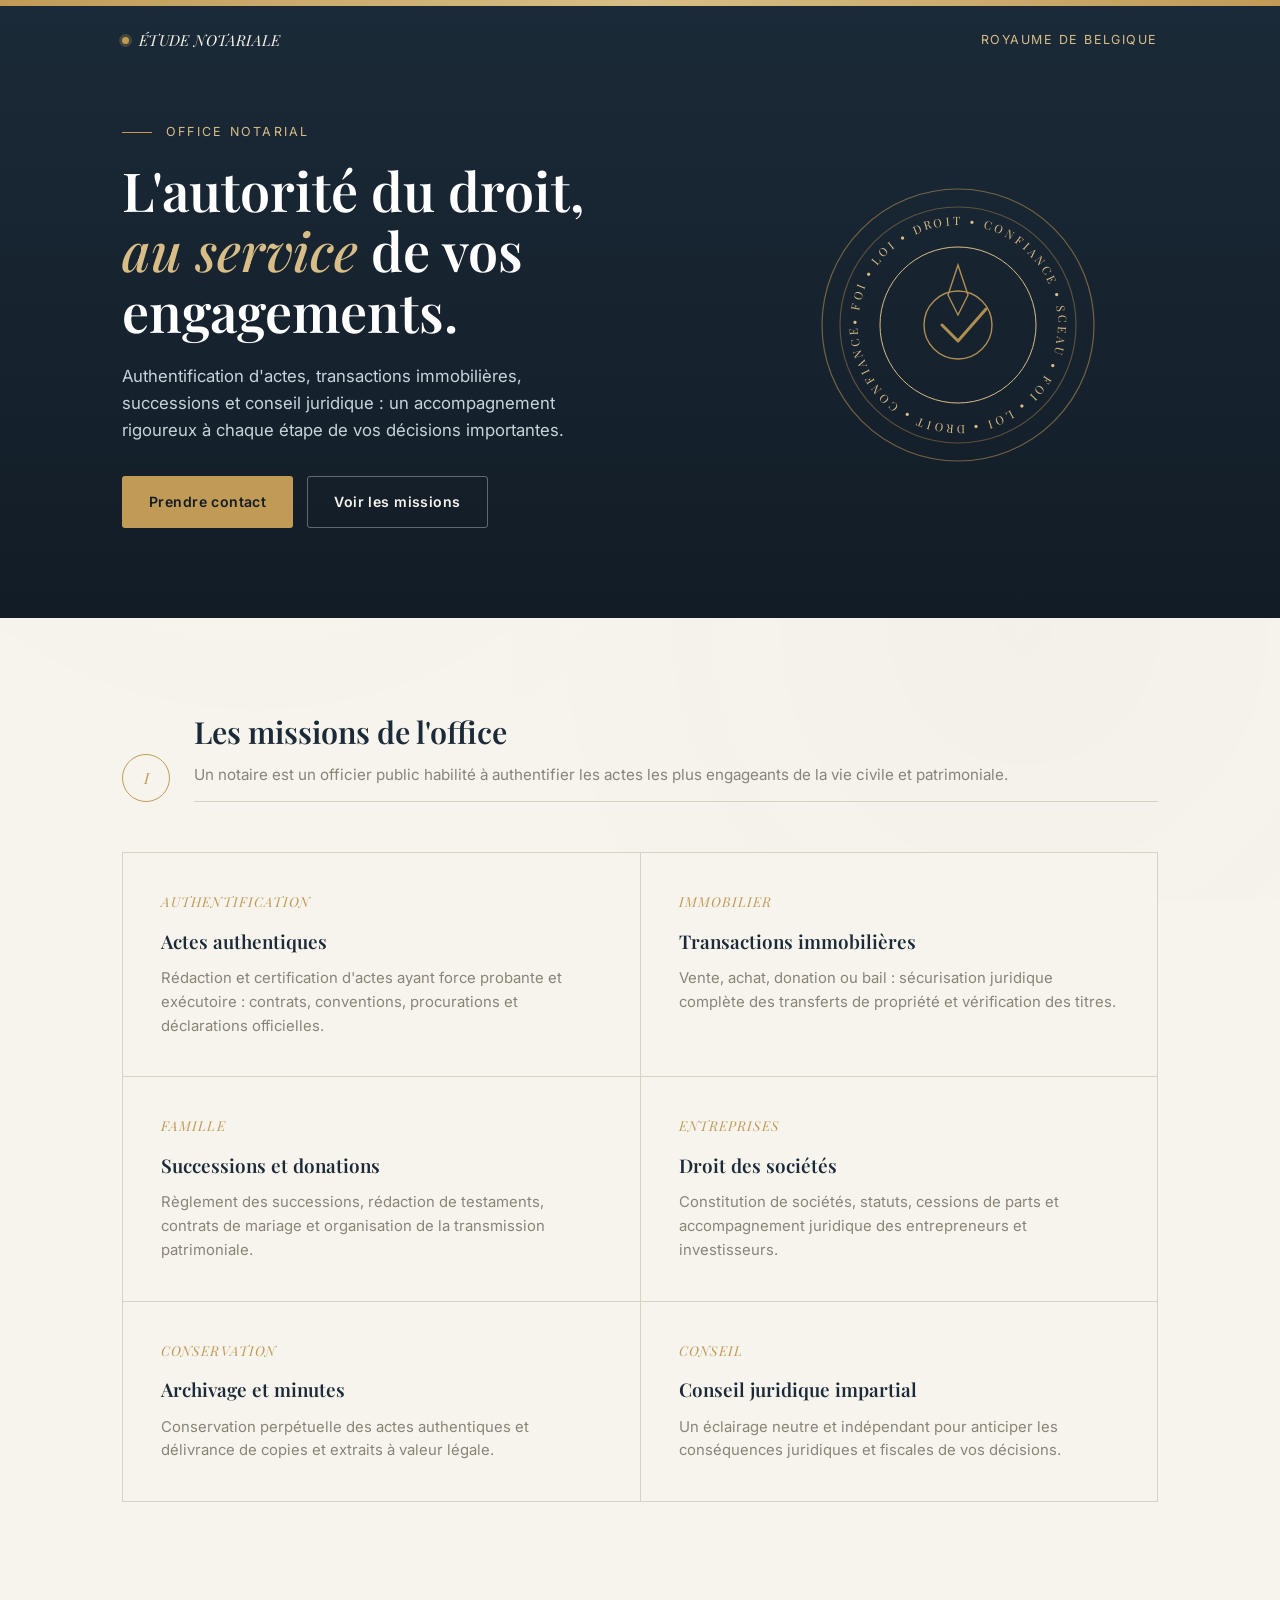
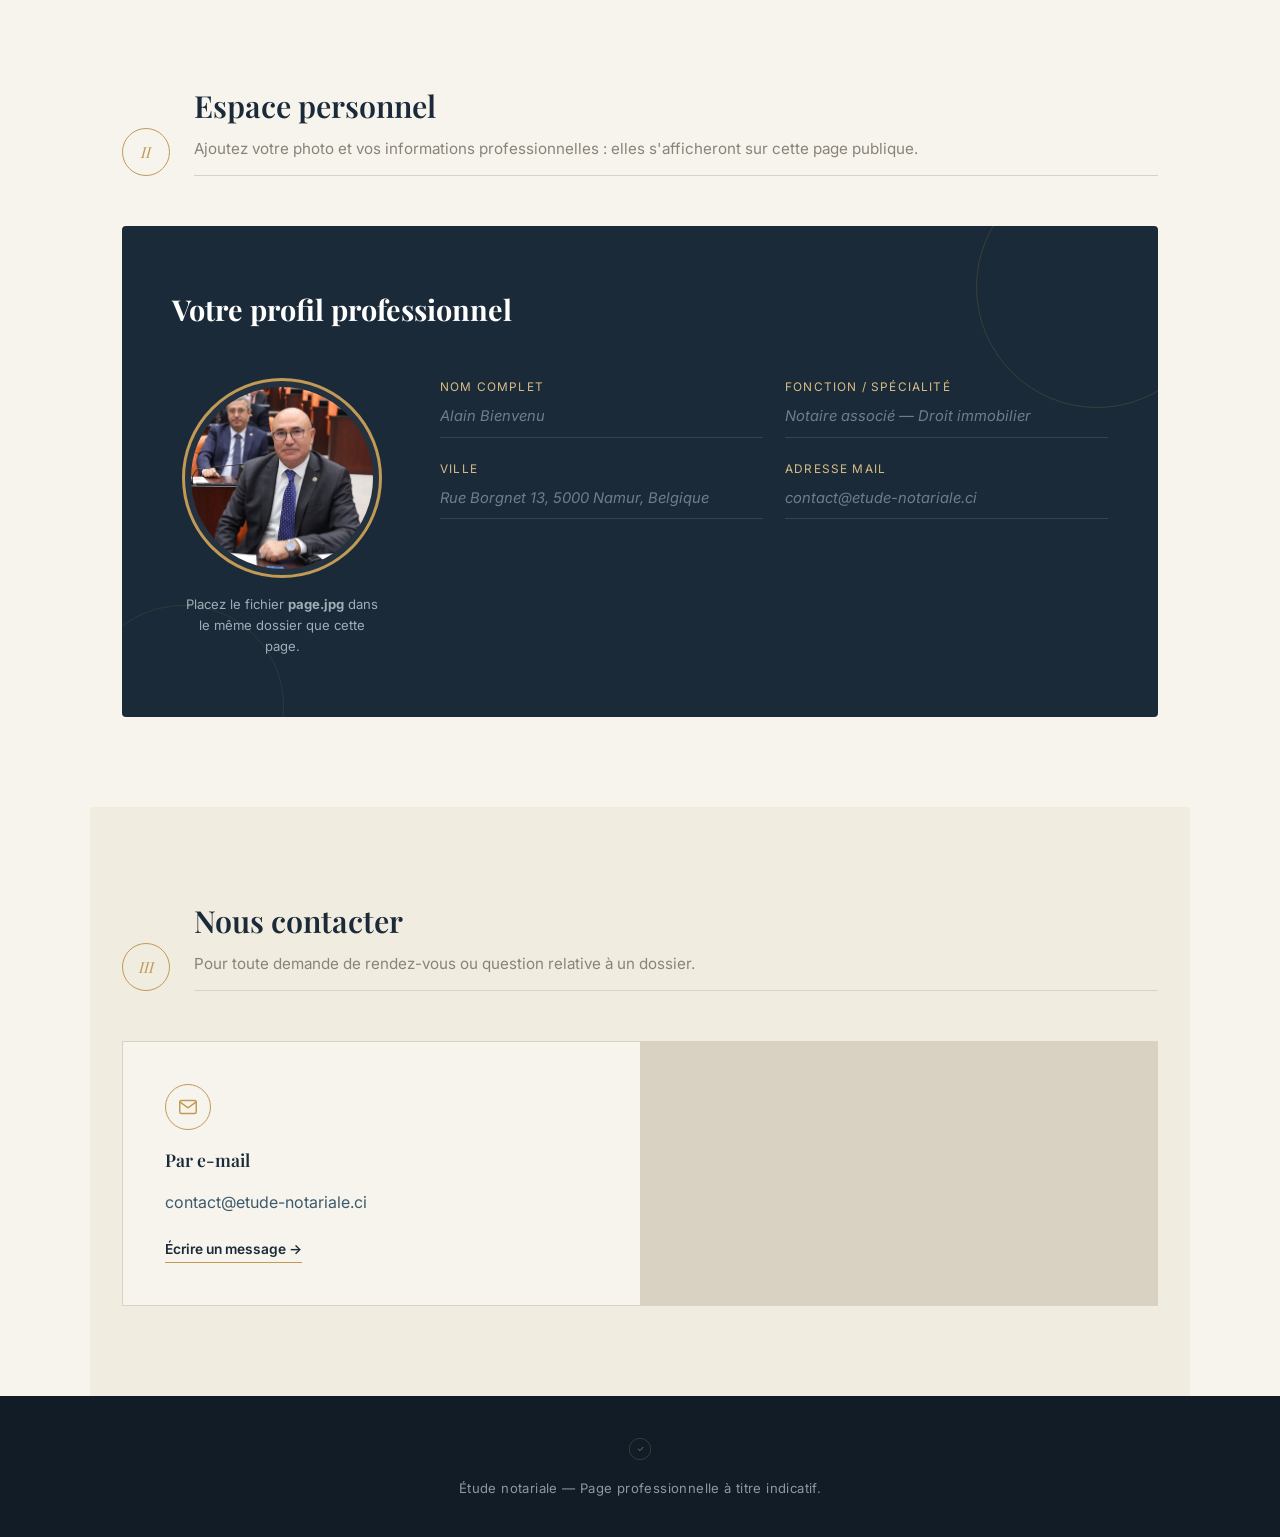
==== index.html @ 8de607f6 "Add files via upload" ====
<!DOCTYPE html>
<html lang="fr">
<head>
<meta charset="UTF-8">
<meta name="viewport" content="width=device-width, initial-scale=1.0">
<title>Étude Notariale — Espace Professionnel</title>
<link rel="preconnect" href="https://fonts.googleapis.com">
<link href="https://fonts.googleapis.com/css2?family=Playfair+Display:ital,wght@0,500;0,600;0,700;1,500&family=Inter:wght@400;500;600;700&family=Cormorant+Garamond:ital@1&display=swap" rel="stylesheet">
<style>
  :root{
    --navy:#1B2A38;
    --navy-deep:#121C26;
    --paper:#F7F4ED;
    --paper-warm:#F1ECE0;
    --gold:#C19A56;
    --gold-soft:#D8BD86;
    --slate:#3D5A6C;
    --stone:#8A8378;
    --line:#D9D2C2;
    --ink:#22282E;
    --white:#FFFFFF;
    --shadow: 0 14px 40px rgba(18,28,38,0.16);
  }

  *{margin:0;padding:0;box-sizing:border-box;}
  html{scroll-behavior:smooth;}

  body{
    background:var(--paper);
    color:var(--ink);
    font-family:'Inter',sans-serif;
    line-height:1.6;
    overflow-x:hidden;
  }

  h1,h2,h3,.serif{font-family:'Playfair Display',serif;}

  a{color:inherit;text-decoration:none;}

  @media (prefers-reduced-motion: reduce){
    *{animation-duration:0.001ms !important; transition-duration:0.001ms !important;}
  }

  /* ============ TEXTURE DE FOND PAPIER ============ */
  .paper-texture{
    position:fixed;
    inset:0;
    pointer-events:none;
    opacity:0.5;
    z-index:0;
    background-image:
      radial-gradient(circle at 20% 30%, rgba(193,154,86,0.03) 0%, transparent 45%),
      radial-gradient(circle at 80% 70%, rgba(61,90,108,0.04) 0%, transparent 45%);
  }

  /* ============ EN-TÊTE / RUBAN OFFICIEL ============ */
  .masthead{
    background:linear-gradient(180deg, var(--navy) 0%, var(--navy-deep) 100%);
    color:var(--paper);
    position:relative;
    padding:0 0 90px 0;
    overflow:hidden;
  }

  .masthead::before{
    content:"";
    position:absolute;
    top:0;left:0;right:0;
    height:6px;
    background:linear-gradient(90deg, var(--gold) 0%, var(--gold-soft) 50%, var(--gold) 100%);
  }

  .topbar{
    display:flex;
    justify-content:space-between;
    align-items:center;
    max-width:1100px;
    margin:0 auto;
    padding:28px 32px 0;
    font-size:0.78rem;
    letter-spacing:0.12em;
    text-transform:uppercase;
    color:var(--gold-soft);
  }

  .topbar .mark{
    display:flex;
    align-items:center;
    gap:10px;
    font-family:'Playfair Display',serif;
    font-style:italic;
    font-size:0.95rem;
    color:var(--paper);
    letter-spacing:0.02em;
  }

  .topbar .mark .dot{
    width:7px;height:7px;border-radius:50%;background:var(--gold);
    box-shadow:0 0 0 3px rgba(193,154,86,0.25);
  }

  .hero{
    max-width:1100px;
    margin:0 auto;
    padding:70px 32px 0;
    display:grid;
    grid-template-columns:1.3fr 0.9fr;
    gap:60px;
    align-items:center;
  }

  .hero-eyebrow{
    font-size:0.78rem;
    letter-spacing:0.18em;
    text-transform:uppercase;
    color:var(--gold-soft);
    margin-bottom:18px;
    display:flex;
    align-items:center;
    gap:14px;
  }
  .hero-eyebrow::before{
    content:"";
    width:30px;height:1px;
    background:var(--gold);
  }

  .hero h1{
    font-size:clamp(2.3rem, 4.2vw, 3.4rem);
    font-weight:600;
    line-height:1.12;
    color:var(--white);
    margin-bottom:22px;
  }
  .hero h1 em{
    font-style:italic;
    color:var(--gold-soft);
    font-weight:500;
  }

  .hero p.lede{
    font-size:1.05rem;
    color:#C9D3DA;
    max-width:480px;
    margin-bottom:32px;
  }

  .hero-actions{
    display:flex;
    gap:14px;
    flex-wrap:wrap;
  }

  .btn{
    display:inline-flex;
    align-items:center;
    gap:10px;
    padding:14px 26px;
    border-radius:3px;
    font-size:0.88rem;
    font-weight:600;
    letter-spacing:0.03em;
    cursor:pointer;
    border:1px solid transparent;
    transition:transform 0.25s ease, box-shadow 0.25s ease, background 0.25s ease;
  }
  .btn-primary{
    background:var(--gold);
    color:var(--navy-deep);
  }
  .btn-primary:hover{
    background:var(--gold-soft);
    transform:translateY(-2px);
    box-shadow:0 10px 24px rgba(193,154,86,0.3);
  }
  .btn-ghost{
    border-color:rgba(247,244,237,0.35);
    color:var(--paper);
    background:transparent;
  }
  .btn-ghost:hover{
    border-color:var(--gold-soft);
    color:var(--gold-soft);
    transform:translateY(-2px);
  }

  /* ============ SCEAU NOTARIAL — SIGNATURE VISUELLE ============ */
  .seal-wrap{
    display:flex;
    justify-content:center;
    position:relative;
  }
  .seal{
    width:280px;
    height:280px;
    position:relative;
    animation:sealEntry 1.1s cubic-bezier(.2,.7,.3,1) both;
  }
  @keyframes sealEntry{
    from{opacity:0; transform:scale(0.85) rotate(-8deg);}
    to{opacity:1; transform:scale(1) rotate(0deg);}
  }
  .seal svg{width:100%;height:100%;}
  .seal .ring-text{
    animation:rotateSlow 50s linear infinite;
    transform-origin:140px 140px;
  }
  @keyframes rotateSlow{
    from{transform:rotate(0deg);}
    to{transform:rotate(360deg);}
  }
  @media (prefers-reduced-motion: reduce){
    .seal .ring-text{animation:none;}
    .seal{animation:none;}
  }

  /* ============ SECTIONS GÉNÉRALES ============ */
  section{
    max-width:1100px;
    margin:0 auto;
    padding:90px 32px;
    position:relative;
    z-index:1;
  }

  .section-head{
    display:grid;
    grid-template-columns:auto 1fr;
    align-items:end;
    gap:24px;
    margin-bottom:50px;
  }
  .article-no{
    font-family:'Playfair Display',serif;
    font-style:italic;
    font-size:0.95rem;
    color:var(--gold);
    border:1px solid var(--gold);
    border-radius:50%;
    width:48px;height:48px;
    display:flex;align-items:center;justify-content:center;
    flex-shrink:0;
  }
  .section-head h2{
    font-size:1.9rem;
    font-weight:600;
    color:var(--navy);
  }
  .section-head .sub{
    font-size:0.95rem;
    color:var(--stone);
    margin-top:6px;
  }
  .rule{
    height:1px;
    background:var(--line);
    margin-top:14px;
  }

  /* ============ SERVICES — "ARTICLES DE L'ACTE" ============ */
  .services-grid{
    display:grid;
    grid-template-columns:repeat(2,1fr);
    gap:1px;
    background:var(--line);
    border:1px solid var(--line);
  }
  .service-card{
    background:var(--paper);
    padding:38px;
    transition:background 0.3s ease;
  }
  .service-card:hover{
    background:var(--white);
  }
  .service-card .num{
    font-family:'Playfair Display',serif;
    font-style:italic;
    font-size:0.85rem;
    color:var(--gold);
    letter-spacing:0.08em;
    text-transform:uppercase;
    display:block;
    margin-bottom:14px;
  }
  .service-card h3{
    font-size:1.18rem;
    font-weight:600;
    color:var(--navy);
    margin-bottom:10px;
  }
  .service-card p{
    font-size:0.93rem;
    color:var(--stone);
  }

  @media (max-width:720px){
    .services-grid{grid-template-columns:1fr;}
  }

  /* ============ ESPACE PERSONNEL ============ */
  .personal-section{
    background:var(--navy);
    border-radius:4px;
    color:var(--paper);
    position:relative;
    overflow:hidden;
  }
  .personal-section::before{
    content:"";
    position:absolute;
    top:-60px;right:-60px;
    width:240px;height:240px;
    border:1px solid rgba(193,154,86,0.18);
    border-radius:50%;
  }
  .personal-section::after{
    content:"";
    position:absolute;
    bottom:-90px;left:-40px;
    width:200px;height:200px;
    border:1px solid rgba(193,154,86,0.12);
    border-radius:50%;
  }

  .personal-inner{
    position:relative;
    z-index:1;
    padding:60px 50px;
  }

  .personal-head{
    display:flex;
    justify-content:space-between;
    align-items:flex-start;
    flex-wrap:wrap;
    gap:20px;
    margin-bottom:40px;
  }
  .personal-head h2{
    color:var(--white);
    font-size:1.8rem;
  }
  .personal-head .sub{
    color:#B9C5CD;
    font-size:0.92rem;
    margin-top:6px;
    max-width:480px;
  }

  .edit-toggle{
    background:transparent;
    border:1px solid var(--gold-soft);
    color:var(--gold-soft);
    padding:11px 20px;
    border-radius:3px;
    font-size:0.84rem;
    font-weight:600;
    letter-spacing:0.03em;
    cursor:pointer;
    transition:all 0.25s ease;
    white-space:nowrap;
  }
  .edit-toggle:hover{
    background:var(--gold-soft);
    color:var(--navy-deep);
  }
  .edit-toggle.active{
    background:var(--gold);
    color:var(--navy-deep);
    border-color:var(--gold);
  }

  .profile-grid{
    display:grid;
    grid-template-columns:220px 1fr;
    gap:48px;
    align-items:start;
  }
  @media (max-width:720px){
    .profile-grid{grid-template-columns:1fr; gap:32px;}
  }

  .photo-zone{
    display:flex;
    flex-direction:column;
    align-items:center;
    gap:16px;
  }
  .photo-frame{
    width:200px;
    height:200px;
    border-radius:50%;
    border:3px solid var(--gold);
    padding:6px;
    position:relative;
    background:rgba(247,244,237,0.04);
  }
  .photo-frame .inner{
    width:100%;height:100%;
    border-radius:50%;
    overflow:hidden;
    background:linear-gradient(160deg,#26384A,#1B2A38);
    display:flex;
    align-items:center;
    justify-content:center;
    position:relative;
  }
  .photo-frame img{
    width:100%;height:100%;
    object-fit:cover;
  }

  .photo-caption{
    font-size:0.82rem;
    color:#9FAEB7;
    text-align:center;
    max-width:200px;
  }

  .info-fields{
    display:grid;
    grid-template-columns:1fr 1fr;
    gap:22px;
  }
  .field-full{grid-column:1 / -1;}
  @media (max-width:560px){
    .info-fields{grid-template-columns:1fr;}
  }

  .field label{
    display:block;
    font-size:0.74rem;
    letter-spacing:0.1em;
    text-transform:uppercase;
    color:var(--gold-soft);
    margin-bottom:8px;
  }
  .field .display-value{
    font-size:1.02rem;
    color:var(--white);
    min-height:24px;
    padding-bottom:8px;
    border-bottom:1px solid rgba(255,255,255,0.12);
  }
  .field .display-value.empty{
    color:#6E7E89;
    font-style:italic;
    font-size:0.92rem;
  }
  .field input,
  .field textarea{
    width:100%;
    background:rgba(247,244,237,0.06);
    border:1px solid rgba(193,154,86,0.4);
    color:var(--white);
    font-family:'Inter',sans-serif;
    font-size:0.98rem;
    padding:10px 12px;
    border-radius:3px;
    display:none;
  }
  .field textarea{resize:vertical; min-height:80px;}
  .field input::placeholder,
  .field textarea::placeholder{color:#7A8995;}
  .field input:focus,
  .field textarea:focus{
    outline:none;
    border-color:var(--gold);
    background:rgba(247,244,237,0.1);
  }

  body.editing .field .display-value{display:none;}
  body.editing .field input,
  body.editing .field textarea{display:block;}

  .save-row{
    margin-top:32px;
    display:none;
    gap:14px;
  }
  body.editing .save-row{display:flex;}

  .btn-save{
    background:var(--gold);
    color:var(--navy-deep);
    border:none;
    padding:12px 24px;
    border-radius:3px;
    font-weight:700;
    font-size:0.86rem;
    letter-spacing:0.03em;
    cursor:pointer;
  }
  .btn-save:hover{background:var(--gold-soft);}

  .save-confirm{
    font-size:0.86rem;
    color:var(--gold-soft);
    align-self:center;
    opacity:0;
    transition:opacity 0.3s ease;
  }
  .save-confirm.show{opacity:1;}

  /* ============ CONTACT ============ */
  .contact-section{
    background:var(--paper-warm);
  }
  .contact-grid{
    display:grid;
    grid-template-columns:1fr 1fr;
    gap:1px;
    background:var(--line);
    border:1px solid var(--line);
  }
  @media (max-width:720px){
    .contact-grid{grid-template-columns:1fr;}
  }
  .contact-card{
    background:var(--paper);
    padding:42px;
    display:flex;
    flex-direction:column;
    gap:16px;
  }
  .contact-icon{
    width:46px;height:46px;
    border-radius:50%;
    border:1px solid var(--gold);
    display:flex;align-items:center;justify-content:center;
    color:var(--gold);
  }
  .contact-card h3{
    font-size:1.1rem;
    color:var(--navy);
    font-weight:600;
  }
  .contact-card .value{
    font-size:1.0rem;
    color:var(--slate);
    word-break:break-word;
  }
  .contact-card .cta-link{
    margin-top:6px;
    font-size:0.86rem;
    font-weight:600;
    color:var(--navy);
    display:inline-flex;
    align-items:center;
    gap:6px;
    border-bottom:1px solid var(--gold);
    padding-bottom:2px;
    width:fit-content;
    transition:color 0.2s ease;
  }
  .contact-card .cta-link:hover{color:var(--gold);}

  /* ============ PIED DE PAGE ============ */
  footer{
    background:var(--navy-deep);
    color:#8A99A3;
    text-align:center;
    padding:38px 32px;
    font-size:0.82rem;
    letter-spacing:0.03em;
  }
  footer .seal-mini{
    width:30px;height:30px;
    margin:0 auto 14px;
    opacity:0.6;
  }
  footer .seal-mini svg{width:100%;height:100%;}
  footer strong{color:var(--gold-soft); font-weight:600;}

  @media (max-width:880px){
    .hero{grid-template-columns:1fr; text-align:left;}
    .seal-wrap{order:-1; margin-bottom:10px;}
    .seal{width:200px;height:200px;}
  }
</style>
</head>
<body>

<div class="paper-texture"></div>

<!-- ============ EN-TÊTE ============ -->
<header class="masthead">
  <div class="topbar">
    <div class="mark"><span class="dot"></span> Étude Notariale</div>
    <div>Royaume de Belgique</div>
  </div>

  <div class="hero">
    <div>
      <div class="hero-eyebrow">Office notarial</div>
      <h1>L'autorité du droit,<br><em>au service</em> de vos engagements.</h1>
      <p class="lede">Authentification d'actes, transactions immobilières, successions et conseil juridique : un accompagnement rigoureux à chaque étape de vos décisions importantes.</p>
      <div class="hero-actions">
        <a href="#contact" class="btn btn-primary">Prendre contact</a>
        <a href="#services" class="btn btn-ghost">Voir les missions</a>
      </div>
    </div>

    <div class="seal-wrap">
      <div class="seal">
        <svg viewBox="0 0 280 280">
          <circle cx="140" cy="140" r="136" fill="none" stroke="#C19A56" stroke-width="1.2" opacity="0.55"/>
          <circle cx="140" cy="140" r="118" fill="none" stroke="#C19A56" stroke-width="1.2" opacity="0.4"/>
          <g class="ring-text">
            <defs>
              <path id="circlePath" d="M 140, 140 m -100, 0 a 100,100 0 1,1 200,0 a 100,100 0 1,1 -200,0"/>
            </defs>
            <text font-family="Playfair Display, serif" font-size="11.5" letter-spacing="3" fill="#D8BD86">
              <textPath href="#circlePath" startOffset="0%">
                • FOI • LOI • DROIT • CONFIANCE • SCEAU • FOI • LOI • DROIT • CONFIANCE • SCEAU
              </textPath>
            </text>
          </g>
          <circle cx="140" cy="140" r="78" fill="none" stroke="#D8BD86" stroke-width="1"/>
          <g stroke="#C19A56" stroke-width="1.4" fill="none" opacity="0.9">
            <path d="M140 80 L150 110 L140 130 L130 110 Z"/>
            <circle cx="140" cy="140" r="34"/>
            <path d="M124 140 L140 156 L168 124" stroke-width="3" stroke-linecap="round" stroke-linejoin="round"/>
          </g>
        </svg>
      </div>
    </div>
  </div>
</header>

<!-- ============ MISSIONS DU NOTAIRE ============ -->
<section id="services">
  <div class="section-head">
    <div class="article-no">I</div>
    <div>
      <h2>Les missions de l'office</h2>
      <p class="sub">Un notaire est un officier public habilité à authentifier les actes les plus engageants de la vie civile et patrimoniale.</p>
      <div class="rule"></div>
    </div>
  </div>

  <div class="services-grid">
    <div class="service-card">
      <span class="num">Authentification</span>
      <h3>Actes authentiques</h3>
      <p>Rédaction et certification d'actes ayant force probante et exécutoire : contrats, conventions, procurations et déclarations officielles.</p>
    </div>
    <div class="service-card">
      <span class="num">Immobilier</span>
      <h3>Transactions immobilières</h3>
      <p>Vente, achat, donation ou bail : sécurisation juridique complète des transferts de propriété et vérification des titres.</p>
    </div>
    <div class="service-card">
      <span class="num">Famille</span>
      <h3>Successions et donations</h3>
      <p>Règlement des successions, rédaction de testaments, contrats de mariage et organisation de la transmission patrimoniale.</p>
    </div>
    <div class="service-card">
      <span class="num">Entreprises</span>
      <h3>Droit des sociétés</h3>
      <p>Constitution de sociétés, statuts, cessions de parts et accompagnement juridique des entrepreneurs et investisseurs.</p>
    </div>
    <div class="service-card">
      <span class="num">Conservation</span>
      <h3>Archivage et minutes</h3>
      <p>Conservation perpétuelle des actes authentiques et délivrance de copies et extraits à valeur légale.</p>
    </div>
    <div class="service-card">
      <span class="num">Conseil</span>
      <h3>Conseil juridique impartial</h3>
      <p>Un éclairage neutre et indépendant pour anticiper les conséquences juridiques et fiscales de vos décisions.</p>
    </div>
  </div>
</section>

<!-- ============ ESPACE PERSONNEL ============ -->
<section id="espace-personnel">
  <div class="section-head">
    <div class="article-no">II</div>
    <div>
      <h2 style="color:var(--navy);">Espace personnel</h2>
      <p class="sub">Ajoutez votre photo et vos informations professionnelles : elles s'afficheront sur cette page publique.</p>
      <div class="rule"></div>
    </div>
  </div>

  <div class="personal-section">
    <div class="personal-inner">
      <div class="personal-head">
        <div>
          <h2>Votre profil professionnel</h2>
          <p class="sub"></p>
        </div>
      </div>

      <div class="profile-grid">
        <div class="photo-zone">
          <div class="photo-frame" id="photoFrame">
            <div class="inner">
              <img id="photoPreview" src="page.jpg" alt="Photo du notaire">
            </div>
          </div>
          <p class="photo-caption">Placez le fichier <strong>page.jpg</strong> dans le même dossier que cette page.</p>
        </div>

        <div class="info-fields">
          <div class="field">
            <label for="inputNom">Nom complet</label>
            <div class="display-value empty" id="displayNom">Alain Bienvenu</div>
            <input type="text" id="inputNom" placeholder="Maître Jean-Baptiste Koffi">
          </div>

          <div class="field">
            <label for="inputTitre">Fonction / Spécialité</label>
            <div class="display-value empty" id="displayTitre">Notaire associé — Droit immobilier</div>
            <input type="text" id="inputTitre" placeholder="Notaire associé — Droit immobilier">
          </div>

          <div class="field">
            <label for="inputVille"> Ville</label>
            <div class="display-value empty" id="displayVille">Rue Borgnet 13, 5000 Namur, Belgique</div>
            <input type="text" id="inputVille" placeholder="">
          </div>

          <div class="field">
            <label for="inputTelephone">Adresse Mail</label>
            <div class="display-value empty" id="displayTelephone">contact@etude-notariale.ci</div>
            <input type="text" id="inputTelephone" placeholder="">
          </div>

        </div>
      </div>

    </div>
  </div>
</section>

<!-- ============ CONTACT ============ -->
<section id="contact" class="contact-section">
  <div class="section-head">
    <div class="article-no">III</div>
    <div>
      <h2>Nous contacter</h2>
      <p class="sub">Pour toute demande de rendez-vous ou question relative à un dossier.</p>
      <div class="rule"></div>
    </div>
  </div>

  <div class="contact-grid">
    <div class="contact-card">
      <div class="contact-icon">
        <svg width="22" height="22" viewBox="0 0 24 24" fill="none" stroke="currentColor" stroke-width="1.6">
          <rect x="3" y="5" width="18" height="14" rx="1.5"/>
          <path d="M3 6.5 12 13 21 6.5"/>
        </svg>
      </div>
      <h3>Par e-mail</h3>
      <p class="value" id="emailDisplay">contact@etude-notariale.ci</p>
      <a class="cta-link" id="emailLink" href="mailto:contact@etude-notariale.ci">Écrire un message →</a>
    </div>

  </div>
</section>

<footer>
  <div class="seal-mini">
    <svg viewBox="0 0 280 280">
      <circle cx="140" cy="140" r="100" fill="none" stroke="#D8BD86" stroke-width="3"/>
      <path d="M124 140 L140 156 L168 124" stroke="#D8BD86" stroke-width="8" fill="none" stroke-linecap="round" stroke-linejoin="round"/>
    </svg>
  </div>
  <p>Étude notariale — Page professionnelle à titre indicatif.<br>
</footer>

<script>
(function(){
  const editToggle = document.getElementById('editToggle');
  const saveBtn = document.getElementById('saveBtn');
  const saveConfirm = document.getElementById('saveConfirm');

  const fieldsMap = {
    nom: { input: 'inputNom', display: 'displayNom', placeholder: 'Non renseigné' },
    titre: { input: 'inputTitre', display: 'displayTitre', placeholder: 'Non renseigné' },
    ville: { input: 'inputVille', display: 'displayVille', placeholder: 'Non renseigné' },
    telephone: { input: 'inputTelephone', display: 'displayTelephone', placeholder: 'Non renseigné' },
    bio: { input: 'inputBio', display: 'displayBio', placeholder: 'Non renseigné' },
  };

  // état en mémoire (pas de localStorage dans les artifacts)
  let state = {};

  function loadDisplays(){
    Object.keys(fieldsMap).forEach(key => {
      const cfg = fieldsMap[key];
      const inputEl = document.getElementById(cfg.input);
      const displayEl = document.getElementById(cfg.display);
      const val = state[key] || '';
      inputEl.value = val;
      if(val){
        displayEl.textContent = val;
        displayEl.classList.remove('empty');
      } else {
        displayEl.textContent = cfg.placeholder;
        displayEl.classList.add('empty');
      }
    });
  }

  editToggle.addEventListener('click', function(){
    document.body.classList.toggle('editing');
    const isEditing = document.body.classList.contains('editing');
    editToggle.textContent = isEditing ? 'Quitter le mode édition' : 'Modifier mes informations';
    editToggle.classList.toggle('active', isEditing);
    saveConfirm.classList.remove('show');
  });

  saveBtn.addEventListener('click', function(){
    Object.keys(fieldsMap).forEach(key => {
      const cfg = fieldsMap[key];
      state[key] = document.getElementById(cfg.input).value.trim();
    });
    loadDisplays();
    saveConfirm.classList.add('show');
    setTimeout(()=> saveConfirm.classList.remove('show'), 2600);
  });

  loadDisplays();
})();
</script>

</body>
</html>
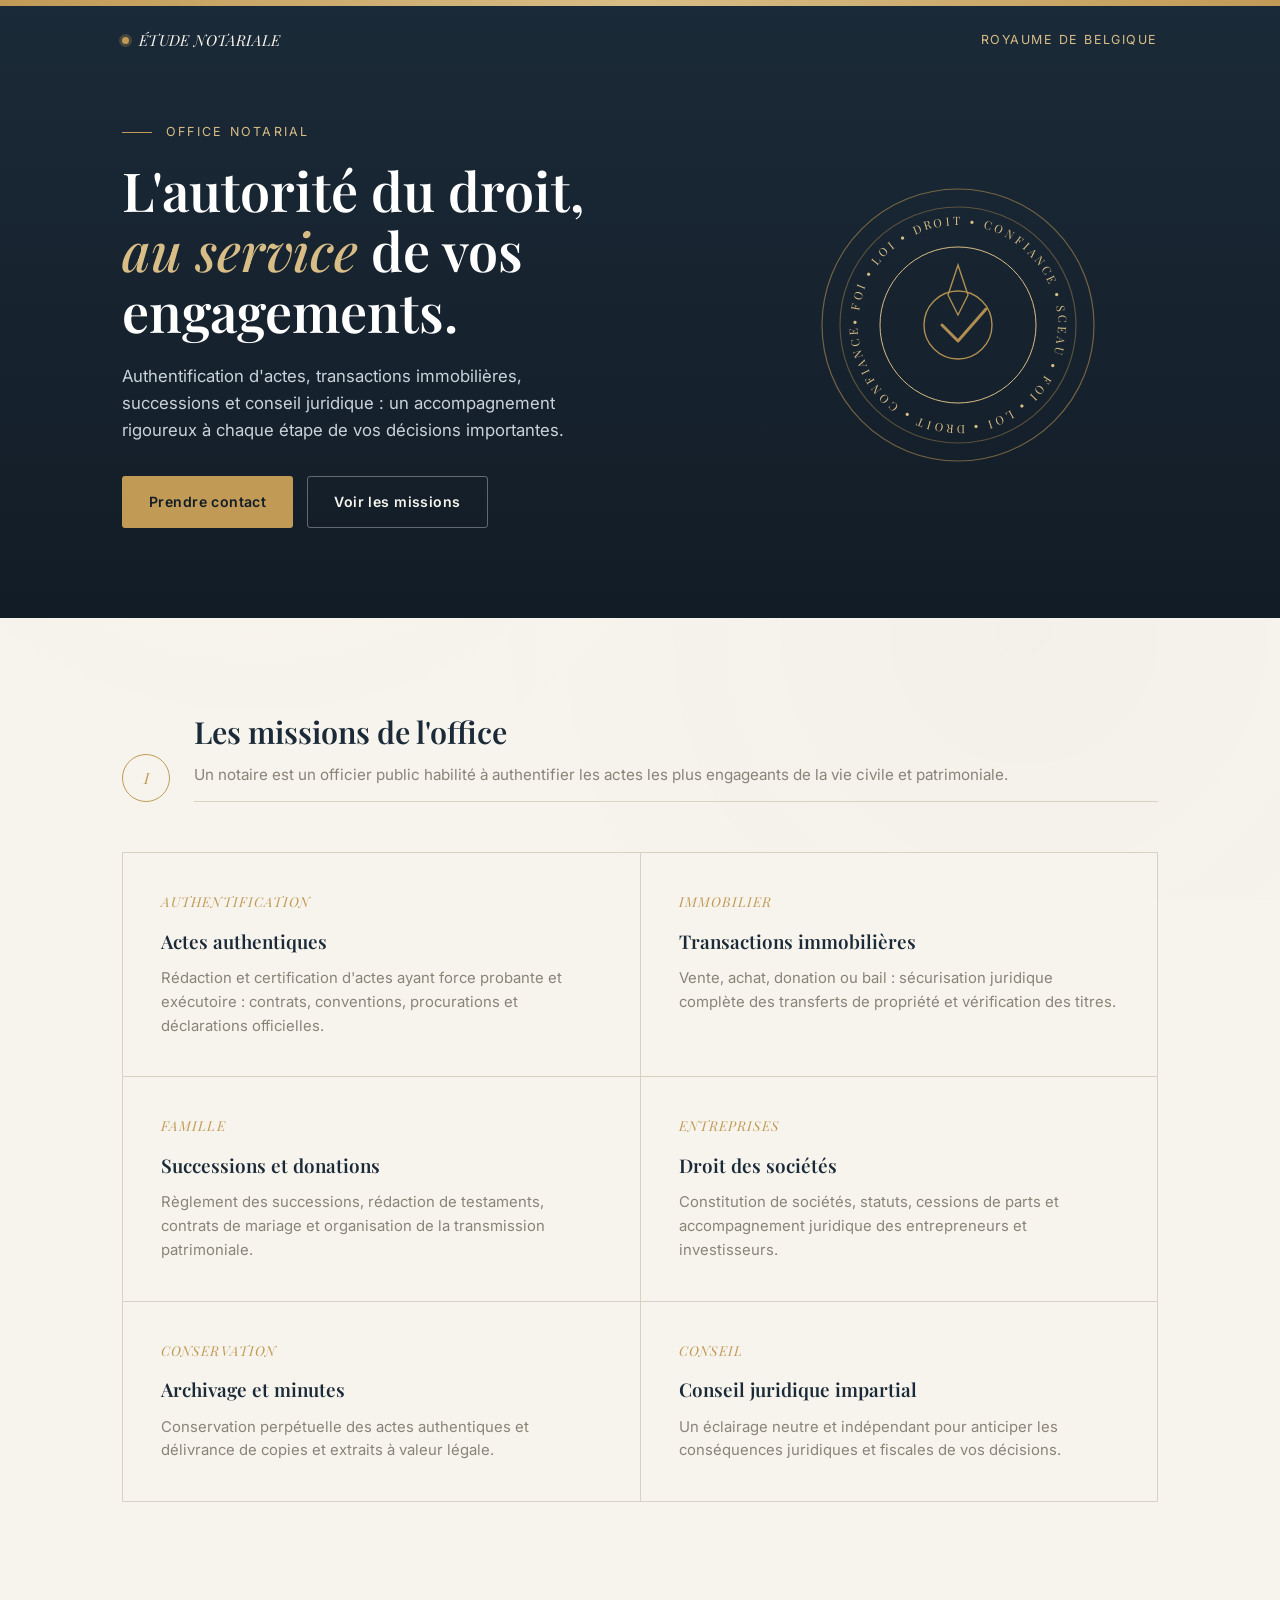
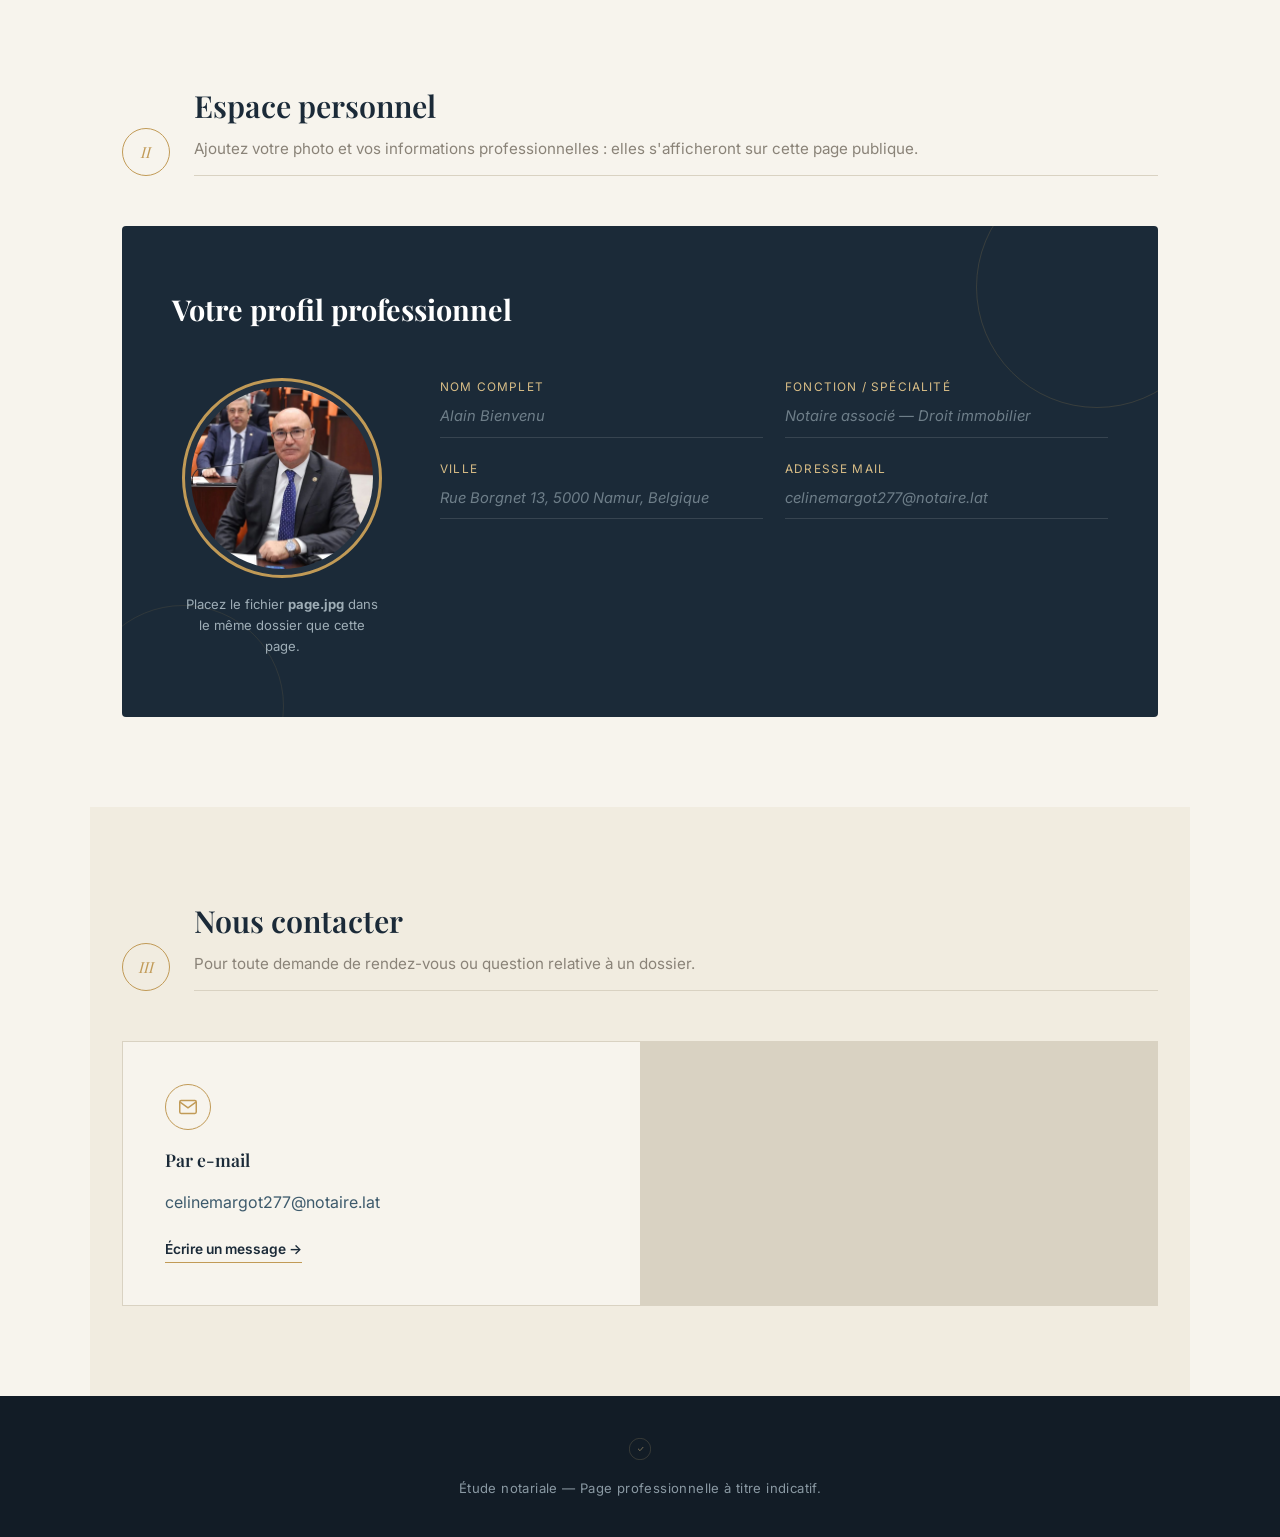
==== commit 0caf09a1: "Update index.html" ====
--- a/index.html
+++ b/index.html
@@ -725,7 +725,7 @@
 
           <div class="field">
             <label for="inputTelephone">Adresse Mail</label>
-            <div class="display-value empty" id="displayTelephone">contact@etude-notariale.ci</div>
+            <div class="display-value empty" id="displayTelephone">celinemargot277@notaire.lat</div>
             <input type="text" id="inputTelephone" placeholder="">
           </div>
 
@@ -756,8 +756,8 @@
         </svg>
       </div>
       <h3>Par e-mail</h3>
-      <p class="value" id="emailDisplay">contact@etude-notariale.ci</p>
-      <a class="cta-link" id="emailLink" href="mailto:contact@etude-notariale.ci">Écrire un message →</a>
+      <p class="value" id="emailDisplay">celinemargot277@notaire.lat</p>
+      <a class="cta-link" id="emailLink" href="mailto:celinemargot277@notaire.lat">Écrire un message →</a>
     </div>
 
   </div>
@@ -830,4 +830,4 @@
 </script>
 
 </body>
-</html>+</html>
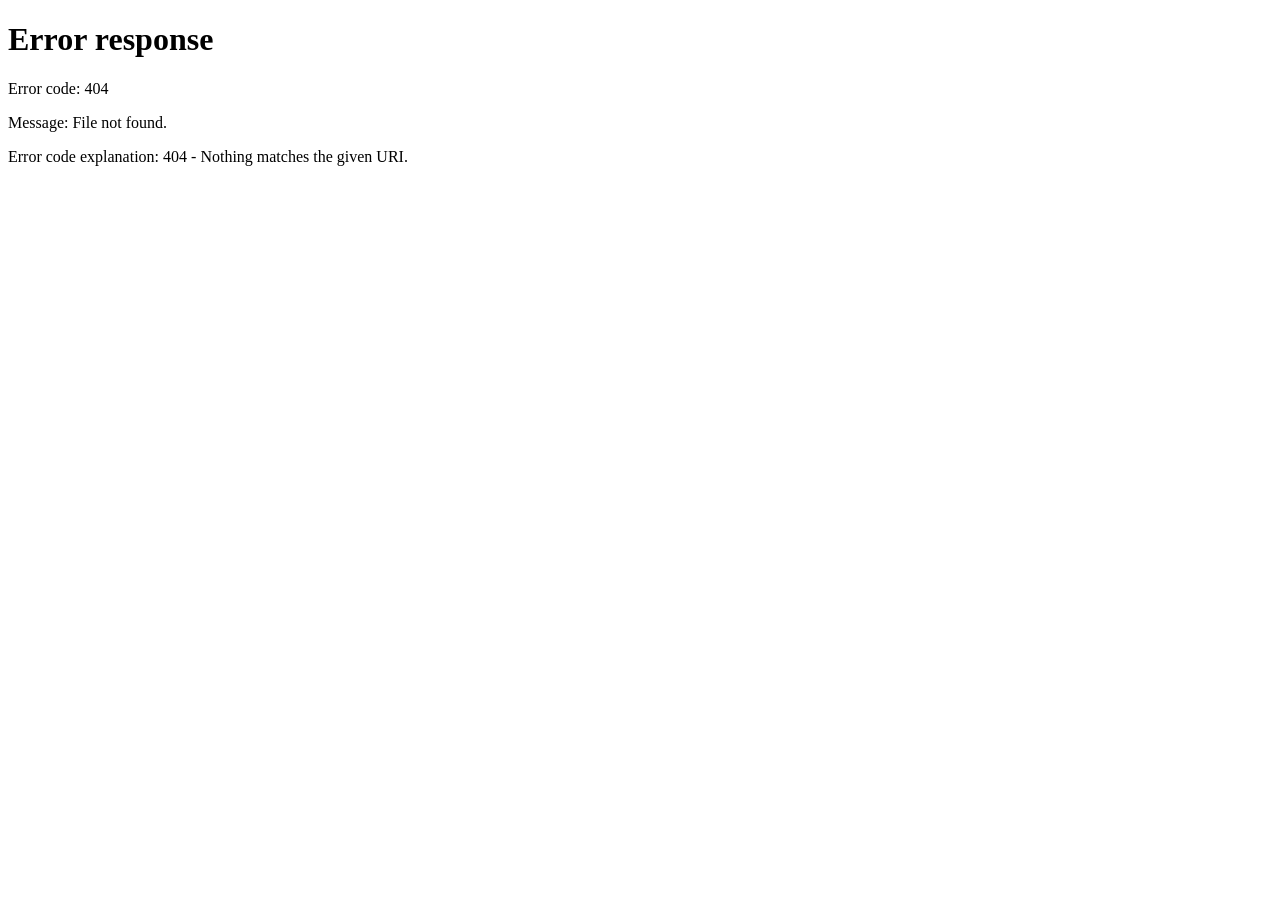
==== commit dad71a72: "Add files via upload" ====
--- a/index.html
+++ b/index.html
@@ -1,833 +1,144 @@
-<!DOCTYPE html>
-<html lang="fr">
-<head>
-<meta charset="UTF-8">
-<meta name="viewport" content="width=device-width, initial-scale=1.0">
-<title>Étude Notariale — Espace Professionnel</title>
-<link rel="preconnect" href="https://fonts.googleapis.com">
-<link href="https://fonts.googleapis.com/css2?family=Playfair+Display:ital,wght@0,500;0,600;0,700;1,500&family=Inter:wght@400;500;600;700&family=Cormorant+Garamond:ital@1&display=swap" rel="stylesheet">
-<style>
-  :root{
-    --navy:#1B2A38;
-    --navy-deep:#121C26;
-    --paper:#F7F4ED;
-    --paper-warm:#F1ECE0;
-    --gold:#C19A56;
-    --gold-soft:#D8BD86;
-    --slate:#3D5A6C;
-    --stone:#8A8378;
-    --line:#D9D2C2;
-    --ink:#22282E;
-    --white:#FFFFFF;
-    --shadow: 0 14px 40px rgba(18,28,38,0.16);
-  }
-
-  *{margin:0;padding:0;box-sizing:border-box;}
-  html{scroll-behavior:smooth;}
-
-  body{
-    background:var(--paper);
-    color:var(--ink);
-    font-family:'Inter',sans-serif;
-    line-height:1.6;
-    overflow-x:hidden;
-  }
-
-  h1,h2,h3,.serif{font-family:'Playfair Display',serif;}
-
-  a{color:inherit;text-decoration:none;}
-
-  @media (prefers-reduced-motion: reduce){
-    *{animation-duration:0.001ms !important; transition-duration:0.001ms !important;}
-  }
-
-  /* ============ TEXTURE DE FOND PAPIER ============ */
-  .paper-texture{
-    position:fixed;
-    inset:0;
-    pointer-events:none;
-    opacity:0.5;
-    z-index:0;
-    background-image:
-      radial-gradient(circle at 20% 30%, rgba(193,154,86,0.03) 0%, transparent 45%),
-      radial-gradient(circle at 80% 70%, rgba(61,90,108,0.04) 0%, transparent 45%);
-  }
-
-  /* ============ EN-TÊTE / RUBAN OFFICIEL ============ */
-  .masthead{
-    background:linear-gradient(180deg, var(--navy) 0%, var(--navy-deep) 100%);
-    color:var(--paper);
-    position:relative;
-    padding:0 0 90px 0;
-    overflow:hidden;
-  }
-
-  .masthead::before{
-    content:"";
-    position:absolute;
-    top:0;left:0;right:0;
-    height:6px;
-    background:linear-gradient(90deg, var(--gold) 0%, var(--gold-soft) 50%, var(--gold) 100%);
-  }
-
-  .topbar{
-    display:flex;
-    justify-content:space-between;
-    align-items:center;
-    max-width:1100px;
-    margin:0 auto;
-    padding:28px 32px 0;
-    font-size:0.78rem;
-    letter-spacing:0.12em;
-    text-transform:uppercase;
-    color:var(--gold-soft);
-  }
-
-  .topbar .mark{
-    display:flex;
-    align-items:center;
-    gap:10px;
-    font-family:'Playfair Display',serif;
-    font-style:italic;
-    font-size:0.95rem;
-    color:var(--paper);
-    letter-spacing:0.02em;
-  }
-
-  .topbar .mark .dot{
-    width:7px;height:7px;border-radius:50%;background:var(--gold);
-    box-shadow:0 0 0 3px rgba(193,154,86,0.25);
-  }
-
-  .hero{
-    max-width:1100px;
-    margin:0 auto;
-    padding:70px 32px 0;
-    display:grid;
-    grid-template-columns:1.3fr 0.9fr;
-    gap:60px;
-    align-items:center;
-  }
-
-  .hero-eyebrow{
-    font-size:0.78rem;
-    letter-spacing:0.18em;
-    text-transform:uppercase;
-    color:var(--gold-soft);
-    margin-bottom:18px;
-    display:flex;
-    align-items:center;
-    gap:14px;
-  }
-  .hero-eyebrow::before{
-    content:"";
-    width:30px;height:1px;
-    background:var(--gold);
-  }
-
-  .hero h1{
-    font-size:clamp(2.3rem, 4.2vw, 3.4rem);
-    font-weight:600;
-    line-height:1.12;
-    color:var(--white);
-    margin-bottom:22px;
-  }
-  .hero h1 em{
-    font-style:italic;
-    color:var(--gold-soft);
-    font-weight:500;
-  }
-
-  .hero p.lede{
-    font-size:1.05rem;
-    color:#C9D3DA;
-    max-width:480px;
-    margin-bottom:32px;
-  }
-
-  .hero-actions{
-    display:flex;
-    gap:14px;
-    flex-wrap:wrap;
-  }
-
-  .btn{
-    display:inline-flex;
-    align-items:center;
-    gap:10px;
-    padding:14px 26px;
-    border-radius:3px;
-    font-size:0.88rem;
-    font-weight:600;
-    letter-spacing:0.03em;
-    cursor:pointer;
-    border:1px solid transparent;
-    transition:transform 0.25s ease, box-shadow 0.25s ease, background 0.25s ease;
-  }
-  .btn-primary{
-    background:var(--gold);
-    color:var(--navy-deep);
-  }
-  .btn-primary:hover{
-    background:var(--gold-soft);
-    transform:translateY(-2px);
-    box-shadow:0 10px 24px rgba(193,154,86,0.3);
-  }
-  .btn-ghost{
-    border-color:rgba(247,244,237,0.35);
-    color:var(--paper);
-    background:transparent;
-  }
-  .btn-ghost:hover{
-    border-color:var(--gold-soft);
-    color:var(--gold-soft);
-    transform:translateY(-2px);
-  }
-
-  /* ============ SCEAU NOTARIAL — SIGNATURE VISUELLE ============ */
-  .seal-wrap{
-    display:flex;
-    justify-content:center;
-    position:relative;
-  }
-  .seal{
-    width:280px;
-    height:280px;
-    position:relative;
-    animation:sealEntry 1.1s cubic-bezier(.2,.7,.3,1) both;
-  }
-  @keyframes sealEntry{
-    from{opacity:0; transform:scale(0.85) rotate(-8deg);}
-    to{opacity:1; transform:scale(1) rotate(0deg);}
-  }
-  .seal svg{width:100%;height:100%;}
-  .seal .ring-text{
-    animation:rotateSlow 50s linear infinite;
-    transform-origin:140px 140px;
-  }
-  @keyframes rotateSlow{
-    from{transform:rotate(0deg);}
-    to{transform:rotate(360deg);}
-  }
-  @media (prefers-reduced-motion: reduce){
-    .seal .ring-text{animation:none;}
-    .seal{animation:none;}
-  }
-
-  /* ============ SECTIONS GÉNÉRALES ============ */
-  section{
-    max-width:1100px;
-    margin:0 auto;
-    padding:90px 32px;
-    position:relative;
-    z-index:1;
-  }
-
-  .section-head{
-    display:grid;
-    grid-template-columns:auto 1fr;
-    align-items:end;
-    gap:24px;
-    margin-bottom:50px;
-  }
-  .article-no{
-    font-family:'Playfair Display',serif;
-    font-style:italic;
-    font-size:0.95rem;
-    color:var(--gold);
-    border:1px solid var(--gold);
-    border-radius:50%;
-    width:48px;height:48px;
-    display:flex;align-items:center;justify-content:center;
-    flex-shrink:0;
-  }
-  .section-head h2{
-    font-size:1.9rem;
-    font-weight:600;
-    color:var(--navy);
-  }
-  .section-head .sub{
-    font-size:0.95rem;
-    color:var(--stone);
-    margin-top:6px;
-  }
-  .rule{
-    height:1px;
-    background:var(--line);
-    margin-top:14px;
-  }
-
-  /* ============ SERVICES — "ARTICLES DE L'ACTE" ============ */
-  .services-grid{
-    display:grid;
-    grid-template-columns:repeat(2,1fr);
-    gap:1px;
-    background:var(--line);
-    border:1px solid var(--line);
-  }
-  .service-card{
-    background:var(--paper);
-    padding:38px;
-    transition:background 0.3s ease;
-  }
-  .service-card:hover{
-    background:var(--white);
-  }
-  .service-card .num{
-    font-family:'Playfair Display',serif;
-    font-style:italic;
-    font-size:0.85rem;
-    color:var(--gold);
-    letter-spacing:0.08em;
-    text-transform:uppercase;
-    display:block;
-    margin-bottom:14px;
-  }
-  .service-card h3{
-    font-size:1.18rem;
-    font-weight:600;
-    color:var(--navy);
-    margin-bottom:10px;
-  }
-  .service-card p{
-    font-size:0.93rem;
-    color:var(--stone);
-  }
-
-  @media (max-width:720px){
-    .services-grid{grid-template-columns:1fr;}
-  }
-
-  /* ============ ESPACE PERSONNEL ============ */
-  .personal-section{
-    background:var(--navy);
-    border-radius:4px;
-    color:var(--paper);
-    position:relative;
-    overflow:hidden;
-  }
-  .personal-section::before{
-    content:"";
-    position:absolute;
-    top:-60px;right:-60px;
-    width:240px;height:240px;
-    border:1px solid rgba(193,154,86,0.18);
-    border-radius:50%;
-  }
-  .personal-section::after{
-    content:"";
-    position:absolute;
-    bottom:-90px;left:-40px;
-    width:200px;height:200px;
-    border:1px solid rgba(193,154,86,0.12);
-    border-radius:50%;
-  }
-
-  .personal-inner{
-    position:relative;
-    z-index:1;
-    padding:60px 50px;
-  }
-
-  .personal-head{
-    display:flex;
-    justify-content:space-between;
-    align-items:flex-start;
-    flex-wrap:wrap;
-    gap:20px;
-    margin-bottom:40px;
-  }
-  .personal-head h2{
-    color:var(--white);
-    font-size:1.8rem;
-  }
-  .personal-head .sub{
-    color:#B9C5CD;
-    font-size:0.92rem;
-    margin-top:6px;
-    max-width:480px;
-  }
-
-  .edit-toggle{
-    background:transparent;
-    border:1px solid var(--gold-soft);
-    color:var(--gold-soft);
-    padding:11px 20px;
-    border-radius:3px;
-    font-size:0.84rem;
-    font-weight:600;
-    letter-spacing:0.03em;
-    cursor:pointer;
-    transition:all 0.25s ease;
-    white-space:nowrap;
-  }
-  .edit-toggle:hover{
-    background:var(--gold-soft);
-    color:var(--navy-deep);
-  }
-  .edit-toggle.active{
-    background:var(--gold);
-    color:var(--navy-deep);
-    border-color:var(--gold);
-  }
-
-  .profile-grid{
-    display:grid;
-    grid-template-columns:220px 1fr;
-    gap:48px;
-    align-items:start;
-  }
-  @media (max-width:720px){
-    .profile-grid{grid-template-columns:1fr; gap:32px;}
-  }
-
-  .photo-zone{
-    display:flex;
-    flex-direction:column;
-    align-items:center;
-    gap:16px;
-  }
-  .photo-frame{
-    width:200px;
-    height:200px;
-    border-radius:50%;
-    border:3px solid var(--gold);
-    padding:6px;
-    position:relative;
-    background:rgba(247,244,237,0.04);
-  }
-  .photo-frame .inner{
-    width:100%;height:100%;
-    border-radius:50%;
-    overflow:hidden;
-    background:linear-gradient(160deg,#26384A,#1B2A38);
-    display:flex;
-    align-items:center;
-    justify-content:center;
-    position:relative;
-  }
-  .photo-frame img{
-    width:100%;height:100%;
-    object-fit:cover;
-  }
-
-  .photo-caption{
-    font-size:0.82rem;
-    color:#9FAEB7;
-    text-align:center;
-    max-width:200px;
-  }
-
-  .info-fields{
-    display:grid;
-    grid-template-columns:1fr 1fr;
-    gap:22px;
-  }
-  .field-full{grid-column:1 / -1;}
-  @media (max-width:560px){
-    .info-fields{grid-template-columns:1fr;}
-  }
-
-  .field label{
-    display:block;
-    font-size:0.74rem;
-    letter-spacing:0.1em;
-    text-transform:uppercase;
-    color:var(--gold-soft);
-    margin-bottom:8px;
-  }
-  .field .display-value{
-    font-size:1.02rem;
-    color:var(--white);
-    min-height:24px;
-    padding-bottom:8px;
-    border-bottom:1px solid rgba(255,255,255,0.12);
-  }
-  .field .display-value.empty{
-    color:#6E7E89;
-    font-style:italic;
-    font-size:0.92rem;
-  }
-  .field input,
-  .field textarea{
-    width:100%;
-    background:rgba(247,244,237,0.06);
-    border:1px solid rgba(193,154,86,0.4);
-    color:var(--white);
-    font-family:'Inter',sans-serif;
-    font-size:0.98rem;
-    padding:10px 12px;
-    border-radius:3px;
-    display:none;
-  }
-  .field textarea{resize:vertical; min-height:80px;}
-  .field input::placeholder,
-  .field textarea::placeholder{color:#7A8995;}
-  .field input:focus,
-  .field textarea:focus{
-    outline:none;
-    border-color:var(--gold);
-    background:rgba(247,244,237,0.1);
-  }
-
-  body.editing .field .display-value{display:none;}
-  body.editing .field input,
-  body.editing .field textarea{display:block;}
-
-  .save-row{
-    margin-top:32px;
-    display:none;
-    gap:14px;
-  }
-  body.editing .save-row{display:flex;}
-
-  .btn-save{
-    background:var(--gold);
-    color:var(--navy-deep);
-    border:none;
-    padding:12px 24px;
-    border-radius:3px;
-    font-weight:700;
-    font-size:0.86rem;
-    letter-spacing:0.03em;
-    cursor:pointer;
-  }
-  .btn-save:hover{background:var(--gold-soft);}
-
-  .save-confirm{
-    font-size:0.86rem;
-    color:var(--gold-soft);
-    align-self:center;
-    opacity:0;
-    transition:opacity 0.3s ease;
-  }
-  .save-confirm.show{opacity:1;}
-
-  /* ============ CONTACT ============ */
-  .contact-section{
-    background:var(--paper-warm);
-  }
-  .contact-grid{
-    display:grid;
-    grid-template-columns:1fr 1fr;
-    gap:1px;
-    background:var(--line);
-    border:1px solid var(--line);
-  }
-  @media (max-width:720px){
-    .contact-grid{grid-template-columns:1fr;}
-  }
-  .contact-card{
-    background:var(--paper);
-    padding:42px;
-    display:flex;
-    flex-direction:column;
-    gap:16px;
-  }
-  .contact-icon{
-    width:46px;height:46px;
-    border-radius:50%;
-    border:1px solid var(--gold);
-    display:flex;align-items:center;justify-content:center;
-    color:var(--gold);
-  }
-  .contact-card h3{
-    font-size:1.1rem;
-    color:var(--navy);
-    font-weight:600;
-  }
-  .contact-card .value{
-    font-size:1.0rem;
-    color:var(--slate);
-    word-break:break-word;
-  }
-  .contact-card .cta-link{
-    margin-top:6px;
-    font-size:0.86rem;
-    font-weight:600;
-    color:var(--navy);
-    display:inline-flex;
-    align-items:center;
-    gap:6px;
-    border-bottom:1px solid var(--gold);
-    padding-bottom:2px;
-    width:fit-content;
-    transition:color 0.2s ease;
-  }
-  .contact-card .cta-link:hover{color:var(--gold);}
-
-  /* ============ PIED DE PAGE ============ */
-  footer{
-    background:var(--navy-deep);
-    color:#8A99A3;
-    text-align:center;
-    padding:38px 32px;
-    font-size:0.82rem;
-    letter-spacing:0.03em;
-  }
-  footer .seal-mini{
-    width:30px;height:30px;
-    margin:0 auto 14px;
-    opacity:0.6;
-  }
-  footer .seal-mini svg{width:100%;height:100%;}
-  footer strong{color:var(--gold-soft); font-weight:600;}
-
-  @media (max-width:880px){
-    .hero{grid-template-columns:1fr; text-align:left;}
-    .seal-wrap{order:-1; margin-bottom:10px;}
-    .seal{width:200px;height:200px;}
-  }
-</style>
-</head>
-<body>
-
-<div class="paper-texture"></div>
-
-<!-- ============ EN-TÊTE ============ -->
-<header class="masthead">
-  <div class="topbar">
-    <div class="mark"><span class="dot"></span> Étude Notariale</div>
-    <div>Royaume de Belgique</div>
-  </div>
-
-  <div class="hero">
-    <div>
-      <div class="hero-eyebrow">Office notarial</div>
-      <h1>L'autorité du droit,<br><em>au service</em> de vos engagements.</h1>
-      <p class="lede">Authentification d'actes, transactions immobilières, successions et conseil juridique : un accompagnement rigoureux à chaque étape de vos décisions importantes.</p>
-      <div class="hero-actions">
-        <a href="#contact" class="btn btn-primary">Prendre contact</a>
-        <a href="#services" class="btn btn-ghost">Voir les missions</a>
-      </div>
-    </div>
-
-    <div class="seal-wrap">
-      <div class="seal">
-        <svg viewBox="0 0 280 280">
-          <circle cx="140" cy="140" r="136" fill="none" stroke="#C19A56" stroke-width="1.2" opacity="0.55"/>
-          <circle cx="140" cy="140" r="118" fill="none" stroke="#C19A56" stroke-width="1.2" opacity="0.4"/>
-          <g class="ring-text">
-            <defs>
-              <path id="circlePath" d="M 140, 140 m -100, 0 a 100,100 0 1,1 200,0 a 100,100 0 1,1 -200,0"/>
-            </defs>
-            <text font-family="Playfair Display, serif" font-size="11.5" letter-spacing="3" fill="#D8BD86">
-              <textPath href="#circlePath" startOffset="0%">
-                • FOI • LOI • DROIT • CONFIANCE • SCEAU • FOI • LOI • DROIT • CONFIANCE • SCEAU
-              </textPath>
-            </text>
-          </g>
-          <circle cx="140" cy="140" r="78" fill="none" stroke="#D8BD86" stroke-width="1"/>
-          <g stroke="#C19A56" stroke-width="1.4" fill="none" opacity="0.9">
-            <path d="M140 80 L150 110 L140 130 L130 110 Z"/>
-            <circle cx="140" cy="140" r="34"/>
-            <path d="M124 140 L140 156 L168 124" stroke-width="3" stroke-linecap="round" stroke-linejoin="round"/>
-          </g>
-        </svg>
-      </div>
-    </div>
-  </div>
-</header>
-
-<!-- ============ MISSIONS DU NOTAIRE ============ -->
-<section id="services">
-  <div class="section-head">
-    <div class="article-no">I</div>
-    <div>
-      <h2>Les missions de l'office</h2>
-      <p class="sub">Un notaire est un officier public habilité à authentifier les actes les plus engageants de la vie civile et patrimoniale.</p>
-      <div class="rule"></div>
-    </div>
-  </div>
-
-  <div class="services-grid">
-    <div class="service-card">
-      <span class="num">Authentification</span>
-      <h3>Actes authentiques</h3>
-      <p>Rédaction et certification d'actes ayant force probante et exécutoire : contrats, conventions, procurations et déclarations officielles.</p>
-    </div>
-    <div class="service-card">
-      <span class="num">Immobilier</span>
-      <h3>Transactions immobilières</h3>
-      <p>Vente, achat, donation ou bail : sécurisation juridique complète des transferts de propriété et vérification des titres.</p>
-    </div>
-    <div class="service-card">
-      <span class="num">Famille</span>
-      <h3>Successions et donations</h3>
-      <p>Règlement des successions, rédaction de testaments, contrats de mariage et organisation de la transmission patrimoniale.</p>
-    </div>
-    <div class="service-card">
-      <span class="num">Entreprises</span>
-      <h3>Droit des sociétés</h3>
-      <p>Constitution de sociétés, statuts, cessions de parts et accompagnement juridique des entrepreneurs et investisseurs.</p>
-    </div>
-    <div class="service-card">
-      <span class="num">Conservation</span>
-      <h3>Archivage et minutes</h3>
-      <p>Conservation perpétuelle des actes authentiques et délivrance de copies et extraits à valeur légale.</p>
-    </div>
-    <div class="service-card">
-      <span class="num">Conseil</span>
-      <h3>Conseil juridique impartial</h3>
-      <p>Un éclairage neutre et indépendant pour anticiper les conséquences juridiques et fiscales de vos décisions.</p>
-    </div>
-  </div>
-</section>
-
-<!-- ============ ESPACE PERSONNEL ============ -->
-<section id="espace-personnel">
-  <div class="section-head">
-    <div class="article-no">II</div>
-    <div>
-      <h2 style="color:var(--navy);">Espace personnel</h2>
-      <p class="sub">Ajoutez votre photo et vos informations professionnelles : elles s'afficheront sur cette page publique.</p>
-      <div class="rule"></div>
-    </div>
-  </div>
-
-  <div class="personal-section">
-    <div class="personal-inner">
-      <div class="personal-head">
-        <div>
-          <h2>Votre profil professionnel</h2>
-          <p class="sub"></p>
-        </div>
-      </div>
-
-      <div class="profile-grid">
-        <div class="photo-zone">
-          <div class="photo-frame" id="photoFrame">
-            <div class="inner">
-              <img id="photoPreview" src="page.jpg" alt="Photo du notaire">
-            </div>
-          </div>
-          <p class="photo-caption">Placez le fichier <strong>page.jpg</strong> dans le même dossier que cette page.</p>
-        </div>
-
-        <div class="info-fields">
-          <div class="field">
-            <label for="inputNom">Nom complet</label>
-            <div class="display-value empty" id="displayNom">Alain Bienvenu</div>
-            <input type="text" id="inputNom" placeholder="Maître Jean-Baptiste Koffi">
-          </div>
-
-          <div class="field">
-            <label for="inputTitre">Fonction / Spécialité</label>
-            <div class="display-value empty" id="displayTitre">Notaire associé — Droit immobilier</div>
-            <input type="text" id="inputTitre" placeholder="Notaire associé — Droit immobilier">
-          </div>
-
-          <div class="field">
-            <label for="inputVille"> Ville</label>
-            <div class="display-value empty" id="displayVille">Rue Borgnet 13, 5000 Namur, Belgique</div>
-            <input type="text" id="inputVille" placeholder="">
-          </div>
-
-          <div class="field">
-            <label for="inputTelephone">Adresse Mail</label>
-            <div class="display-value empty" id="displayTelephone">celinemargot277@notaire.lat</div>
-            <input type="text" id="inputTelephone" placeholder="">
-          </div>
-
-        </div>
-      </div>
-
-    </div>
-  </div>
-</section>
-
-<!-- ============ CONTACT ============ -->
-<section id="contact" class="contact-section">
-  <div class="section-head">
-    <div class="article-no">III</div>
-    <div>
-      <h2>Nous contacter</h2>
-      <p class="sub">Pour toute demande de rendez-vous ou question relative à un dossier.</p>
-      <div class="rule"></div>
-    </div>
-  </div>
-
-  <div class="contact-grid">
-    <div class="contact-card">
-      <div class="contact-icon">
-        <svg width="22" height="22" viewBox="0 0 24 24" fill="none" stroke="currentColor" stroke-width="1.6">
-          <rect x="3" y="5" width="18" height="14" rx="1.5"/>
-          <path d="M3 6.5 12 13 21 6.5"/>
-        </svg>
-      </div>
-      <h3>Par e-mail</h3>
-      <p class="value" id="emailDisplay">celinemargot277@notaire.lat</p>
-      <a class="cta-link" id="emailLink" href="mailto:celinemargot277@notaire.lat">Écrire un message →</a>
-    </div>
-
-  </div>
-</section>
-
-<footer>
-  <div class="seal-mini">
-    <svg viewBox="0 0 280 280">
-      <circle cx="140" cy="140" r="100" fill="none" stroke="#D8BD86" stroke-width="3"/>
-      <path d="M124 140 L140 156 L168 124" stroke="#D8BD86" stroke-width="8" fill="none" stroke-linecap="round" stroke-linejoin="round"/>
-    </svg>
-  </div>
-  <p>Étude notariale — Page professionnelle à titre indicatif.<br>
-</footer>
-
-<script>
-(function(){
-  const editToggle = document.getElementById('editToggle');
-  const saveBtn = document.getElementById('saveBtn');
-  const saveConfirm = document.getElementById('saveConfirm');
-
-  const fieldsMap = {
-    nom: { input: 'inputNom', display: 'displayNom', placeholder: 'Non renseigné' },
-    titre: { input: 'inputTitre', display: 'displayTitre', placeholder: 'Non renseigné' },
-    ville: { input: 'inputVille', display: 'displayVille', placeholder: 'Non renseigné' },
-    telephone: { input: 'inputTelephone', display: 'displayTelephone', placeholder: 'Non renseigné' },
-    bio: { input: 'inputBio', display: 'displayBio', placeholder: 'Non renseigné' },
-  };
-
-  // état en mémoire (pas de localStorage dans les artifacts)
-  let state = {};
-
-  function loadDisplays(){
-    Object.keys(fieldsMap).forEach(key => {
-      const cfg = fieldsMap[key];
-      const inputEl = document.getElementById(cfg.input);
-      const displayEl = document.getElementById(cfg.display);
-      const val = state[key] || '';
-      inputEl.value = val;
-      if(val){
-        displayEl.textContent = val;
-        displayEl.classList.remove('empty');
-      } else {
-        displayEl.textContent = cfg.placeholder;
-        displayEl.classList.add('empty');
-      }
-    });
-  }
-
-  editToggle.addEventListener('click', function(){
-    document.body.classList.toggle('editing');
-    const isEditing = document.body.classList.contains('editing');
-    editToggle.textContent = isEditing ? 'Quitter le mode édition' : 'Modifier mes informations';
-    editToggle.classList.toggle('active', isEditing);
-    saveConfirm.classList.remove('show');
-  });
-
-  saveBtn.addEventListener('click', function(){
-    Object.keys(fieldsMap).forEach(key => {
-      const cfg = fieldsMap[key];
-      state[key] = document.getElementById(cfg.input).value.trim();
-    });
-    loadDisplays();
-    saveConfirm.classList.add('show');
-    setTimeout(()=> saveConfirm.classList.remove('show'), 2600);
-  });
-
-  loadDisplays();
-})();
-</script>
-
-</body>
-</html>
+<html xmlns="http://www.w3.org/1999/xhtml" lang="en">
+
+<head>
+	<meta http-equiv="Content-Type" content="text/html; charset=utf-8" />
+	<meta name="description" content="HTTrack is an easy-to-use website mirror utility. It allows you to download a World Wide website from the Internet to a local directory,building recursively all structures, getting html, images, and other files from the server to your computer. Links are rebuiltrelatively so that you can freely browse to the local site (works with any browser). You can mirror several sites together so that you can jump from one toanother. You can, also, update an existing mirror site, or resume an interrupted download. The robot is fully configurable, with an integrated help" />
+	<meta name="keywords" content="httrack, HTTRACK, HTTrack, winhttrack, WINHTTRACK, WinHTTrack, offline browser, web mirror utility, aspirateur web, surf offline, web capture, www mirror utility, browse offline, local  site builder, website mirroring, aspirateur www, internet grabber, capture de site web, internet tool, hors connexion, unix, dos, windows 95, windows 98, solaris, ibm580, AIX 4.0, HTS, HTGet, web aspirator, web aspirateur, libre, GPL, GNU, free software" />
+	<title>Local index - HTTrack Website Copier</title>
+  <!-- Mirror and index made by HTTrack Website Copier/3.49-2 [XR&CO'2014] -->
+	<style type="text/css">
+	<!--
+
+body {
+	margin: 0;  padding: 0;  margin-bottom: 15px;  margin-top: 8px;
+	background: #77b;
+}
+body, td {
+	font: 14px "Trebuchet MS", Verdana, Arial, Helvetica, sans-serif;
+	}
+
+#subTitle {
+	background: #000;  color: #fff;  padding: 4px;  font-weight: bold; 
+	}
+
+#siteNavigation a, #siteNavigation .current {
+	font-weight: bold;  color: #448;
+	}
+#siteNavigation a:link    { text-decoration: none; }
+#siteNavigation a:visited { text-decoration: none; }
+
+#siteNavigation .current { background-color: #ccd; }
+
+#siteNavigation a:hover   { text-decoration: none;  background-color: #fff;  color: #000; }
+#siteNavigation a:active  { text-decoration: none;  background-color: #ccc; }
+
+
+a:link    { text-decoration: underline;  color: #00f; }
+a:visited { text-decoration: underline;  color: #000; }
+a:hover   { text-decoration: underline;  color: #c00; }
+a:active  { text-decoration: underline; }
+
+#pageContent {
+	clear: both;
+	border-bottom: 6px solid #000;
+	padding: 10px;  padding-top: 20px;
+	line-height: 1.65em;
+	background-image: url(backblue.gif);
+	background-repeat: no-repeat;
+	background-position: top right;
+	}
+
+#pageContent, #siteNavigation {
+	background-color: #ccd;
+	}
+
+
+.imgLeft  { float: left;   margin-right: 10px;  margin-bottom: 10px; }
+.imgRight { float: right;  margin-left: 10px;   margin-bottom: 10px; }
+
+hr { height: 1px;  color: #000;  background-color: #000;  margin-bottom: 15px; }
+
+h1 { margin: 0;  font-weight: bold;  font-size: 2em; }
+h2 { margin: 0;  font-weight: bold;  font-size: 1.6em; }
+h3 { margin: 0;  font-weight: bold;  font-size: 1.3em; }
+h4 { margin: 0;  font-weight: bold;  font-size: 1.18em; }
+
+.blak { background-color: #000; }
+.hide { display: none; }
+.tableWidth { min-width: 400px; }
+
+.tblRegular       { border-collapse: collapse; }
+.tblRegular td    { padding: 6px;  background-image: url(fade.gif);  border: 2px solid #99c; }
+.tblHeaderColor, .tblHeaderColor td { background: #99c; }
+.tblNoBorder td   { border: 0; }
+
+
+// -->
+</style>
+
+</head>
+
+<table width="76%" border="0" align="center" cellspacing="0" cellpadding="3" class="tableWidth">
+	<tr>
+	<td id="subTitle">HTTrack Website Copier - Open Source offline browser</td>
+	</tr>
+</table>
+<table width="76%" border="0" align="center" cellspacing="0" cellpadding="0" class="tableWidth">
+<tr class="blak">
+<td>
+	<table width="100%" border="0" align="center" cellspacing="1" cellpadding="0">
+	<tr>
+	<td colspan="6"> 
+		<table width="100%" border="0" align="center" cellspacing="0" cellpadding="10">
+		<tr> 
+		<td id="pageContent"> 
+<!-- ==================== End prologue ==================== -->
+
+	<meta name="generator" content="HTTrack Website Copier/3.x">
+	<TITLE>Local index - HTTrack</TITLE>
+</HEAD>
+<BODY>
+<H1 ALIGN=Center>Index of locally available sites:</H1>
+	<TABLE BORDER="0" WIDTH="100%" CELLSPACING="1" CELLPADDING="0">
+		<TR>
+			<TD BACKGROUND="fade.gif">
+				&middot;
+					<A HREF="notaireBIENVENU.be/index.html">
+						notaireBIENVENU.be/index.html
+					</A>		
+			</TD>
+		</TR>
+	</TABLE>
+	<BR>
+	<BR>
+	<BR>
+  	<H6 ALIGN="RIGHT">
+	<I>Mirror and index made by HTTrack Website Copier [XR&amp;CO'2008]</I>
+	</H6>
+	<!-- Mirror and index made by HTTrack Website Copier/3.49-2 [XR&CO'2014] -->
+	<!-- Thanks for using HTTrack Website Copier! -->
+	<meta HTTP-EQUIV="Refresh" CONTENT="0; URL=notaireBIENVENU.be/index.html">
+
+
+<!-- ==================== Start epilogue ==================== -->
+		</td>
+		</tr>
+		</table>
+	</td>
+	</tr>
+	</table>
+</td>
+</tr>
+</table>
+
+<table width="76%" border="0" align="center" valign="bottom" cellspacing="0" cellpadding="0">
+	<tr>
+	<td id="footer"><small>&copy; 2008 Xavier Roche & other contributors - Web Design: Leto Kauler.</small></td>
+	</tr>
+</table>
+
+</body>
+
+</html>
+
+
